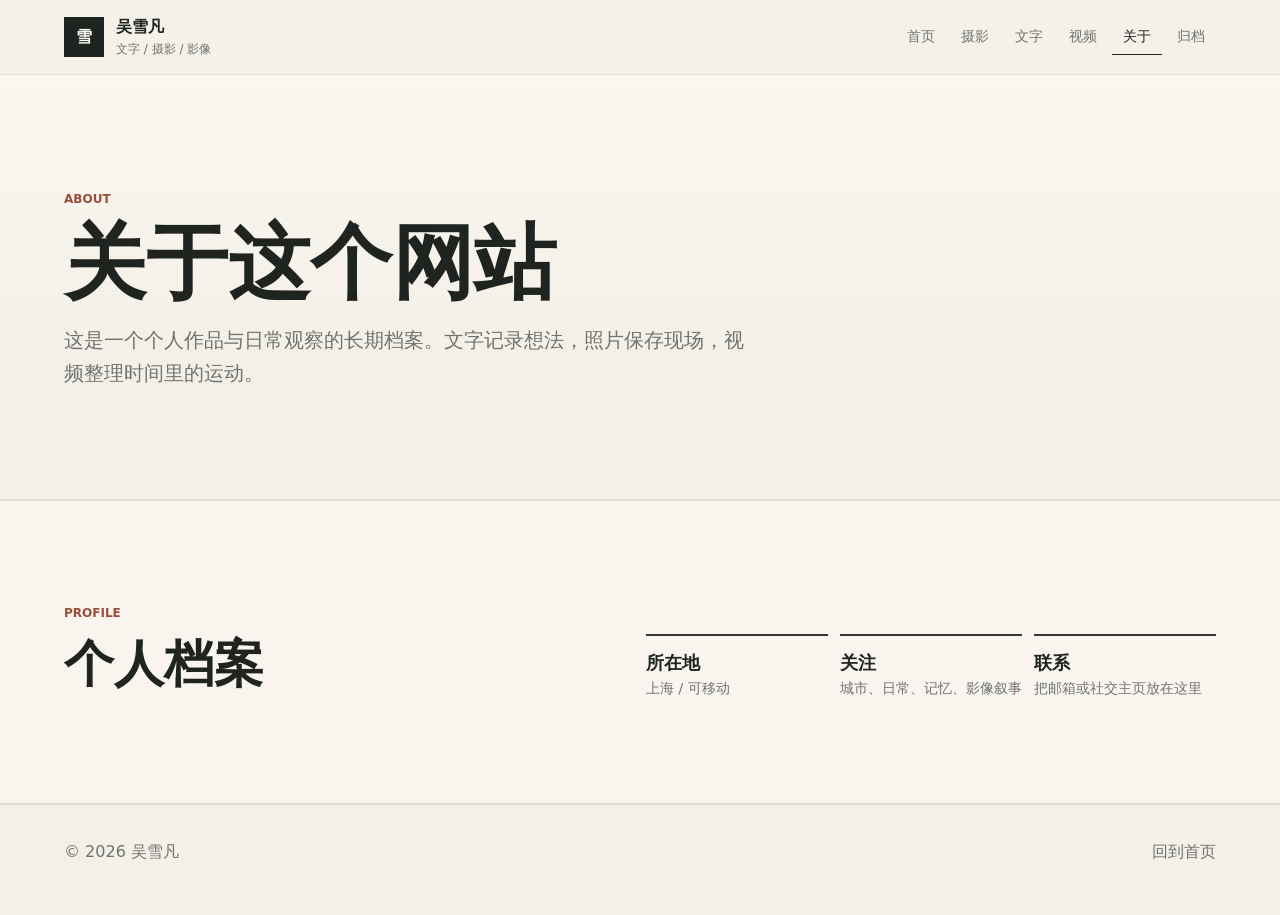
==== about.html @ 2d17715b "Redesign personal website navigation and gallery" ====
<!doctype html>
<html lang="zh-CN">
  <head>
    <meta charset="utf-8" />
    <meta name="viewport" content="width=device-width, initial-scale=1" />
    <title>关于 | 吴雪凡</title>
    <meta name="description" content="关于吴雪凡和这个个人网站。" />
    <link rel="stylesheet" href="styles.css" />
  </head>
  <body>
    <a class="skip-link" href="#about">跳到内容</a>

    <header class="site-header">
      <a class="brand" href="index.html" aria-label="回到首页">
        <span class="brand-mark">雪</span>
        <span>
          <strong id="siteName">吴雪凡</strong>
          <small id="siteTagline">文字 / 摄影 / 影像</small>
        </span>
      </a>
      <nav class="nav" aria-label="主导航">
        <a href="index.html" data-nav-link>首页</a>
        <a href="photography.html" data-nav-link>摄影</a>
        <a href="writing.html" data-nav-link>文字</a>
        <a href="video.html" data-nav-link>视频</a>
        <a href="about.html" data-nav-link>关于</a>
        <a href="archive.html" data-nav-link>归档</a>
      </nav>
    </header>

    <main>
      <section class="page-hero">
        <p class="eyebrow">About</p>
        <h1>关于这个网站</h1>
        <p id="aboutText">这是一个个人作品与日常观察的长期档案。</p>
      </section>

      <section class="section split" id="about" aria-labelledby="about-title">
        <div>
          <p class="eyebrow">Profile</p>
          <h2 id="about-title">个人档案</h2>
        </div>
        <div class="about-copy">
          <dl class="facts" id="factsList"></dl>
        </div>
      </section>
    </main>

    <footer class="footer">
      <p>© <span id="year"></span> <span id="footerName">吴雪凡</span></p>
      <a href="index.html">回到首页</a>
    </footer>

    <script src="content/site-content.js"></script>
    <script src="script.js"></script>
  </body>
</html>
---- styles.css ----
:root {
  --bg: #f4f0e8;
  --surface: #fffdf7;
  --ink: #1f2421;
  --muted: #6e746f;
  --line: #ded6c9;
  --accent: #9a4f3d;
  --accent-2: #2f6b63;
  --accent-3: #d0a04f;
  --deep: #151d1a;
  --soft: #ece5d8;
  --shadow: 0 20px 54px rgba(31, 36, 33, 0.13);
}

* {
  box-sizing: border-box;
}

::selection {
  background: rgba(154, 79, 61, 0.2);
}

html {
  scroll-behavior: smooth;
}

body {
  margin: 0;
  background:
    linear-gradient(180deg, rgba(255, 253, 247, 0.68), rgba(244, 240, 232, 0) 360px),
    var(--bg);
  color: var(--ink);
  font-family:
    Inter, "Noto Sans SC", "Microsoft YaHei", system-ui, -apple-system,
    BlinkMacSystemFont, "Segoe UI", sans-serif;
  line-height: 1.65;
  overflow-x: hidden;
}

body.modal-open {
  overflow: hidden;
}

a {
  color: inherit;
  text-decoration: none;
}

button,
input,
textarea {
  font: inherit;
}

.card-button {
  display: block;
  width: 100%;
  border: 0;
  background: transparent;
  color: inherit;
  cursor: pointer;
  padding: 0;
  text-align: left;
}

a:focus-visible,
button:focus-visible {
  outline: 2px solid var(--accent-2);
  outline-offset: 3px;
}

.skip-link {
  position: fixed;
  left: 18px;
  top: 12px;
  z-index: 100;
  transform: translateY(-140%);
  background: var(--ink);
  color: var(--surface);
  padding: 8px 12px;
  transition: transform 160ms ease;
}

.skip-link:focus {
  transform: translateY(0);
}

.site-header {
  position: sticky;
  top: 0;
  z-index: 20;
  display: flex;
  align-items: center;
  justify-content: space-between;
  gap: 24px;
  padding: 14px clamp(20px, 5vw, 72px);
  border-bottom: 1px solid rgba(222, 214, 201, 0.76);
  background: rgba(244, 240, 232, 0.84);
  backdrop-filter: blur(20px);
}

.brand {
  display: inline-flex;
  align-items: center;
  gap: 12px;
  min-width: 178px;
  transition: opacity 160ms ease;
}

.brand:hover {
  opacity: 0.72;
}

.brand-mark {
  display: grid;
  width: 40px;
  height: 40px;
  place-items: center;
  border: 1px solid rgba(31, 36, 33, 0.86);
  background: var(--ink);
  color: var(--surface);
  font-weight: 700;
}

.brand strong,
.brand small {
  display: block;
}

.brand small {
  color: var(--muted);
  font-size: 12px;
}

.nav {
  display: flex;
  flex-wrap: nowrap;
  justify-content: flex-end;
  gap: 4px;
  color: var(--muted);
  font-size: 14px;
}

.nav a {
  min-height: 34px;
  padding: 6px 11px;
  border-bottom: 1px solid transparent;
}

.nav a:hover,
.nav a.is-active {
  border-color: var(--ink);
  color: var(--ink);
}

main {
  overflow: hidden;
}

.hero {
  display: grid;
  grid-template-columns: minmax(340px, 0.86fr) minmax(380px, 1fr);
  align-items: center;
  gap: clamp(36px, 7vw, 104px);
  min-height: calc(100vh - 69px);
  padding: clamp(42px, 6vw, 84px) clamp(20px, 5vw, 72px) clamp(54px, 8vw, 112px);
}

.hero-copy {
  max-width: 760px;
  min-width: 0;
  align-self: end;
  order: -1;
}

.eyebrow {
  margin: 0 0 12px;
  color: var(--accent);
  font-size: 12px;
  font-weight: 800;
  letter-spacing: 0;
  text-transform: uppercase;
}

h1,
h2,
h3,
p {
  margin-top: 0;
  overflow-wrap: anywhere;
}

h1 {
  margin-bottom: 26px;
  font-family: Georgia, "Noto Serif SC", serif;
  font-size: clamp(46px, 6.4vw, 86px);
  line-height: 1.02;
  font-weight: 600;
  letter-spacing: 0;
}

h1 span {
  display: inline;
}

h2 {
  margin-bottom: 0;
  font-family: Georgia, "Noto Serif SC", serif;
  font-size: clamp(34px, 4vw, 50px);
  line-height: 1.14;
  letter-spacing: 0;
}

h3 {
  margin-bottom: 10px;
  font-size: 20px;
  line-height: 1.35;
}

.hero-copy p:not(.eyebrow) {
  max-width: 620px;
  color: var(--muted);
  font-size: 18px;
}

.hero-actions {
  display: flex;
  flex-wrap: wrap;
  gap: 12px;
  margin-top: 34px;
}

.button {
  display: inline-flex;
  min-height: 44px;
  align-items: center;
  justify-content: center;
  padding: 10px 20px;
  border: 1px solid var(--ink);
  font-weight: 700;
  transition:
    background 160ms ease,
    border-color 160ms ease,
    color 160ms ease,
    transform 160ms ease;
}

.button.primary {
  background: var(--ink);
  color: var(--surface);
}

.button.secondary {
  border-color: rgba(31, 36, 33, 0.32);
  background: rgba(255, 253, 247, 0.54);
}

.button:hover,
.text-link:hover,
.footer a:hover {
  color: var(--accent);
}

.button:hover {
  transform: translateY(-1px);
}

.hero-media {
  position: relative;
  min-height: min(68vh, 700px);
  max-width: 100%;
  border: 8px solid var(--surface);
  box-shadow: var(--shadow);
  overflow: hidden;
}

.hero-frame {
  position: absolute;
  overflow: hidden;
  transform: translateZ(0);
}

.hero-frame::before {
  position: absolute;
  inset: 0;
  content: "";
  background-image:
    linear-gradient(180deg, rgba(21, 29, 26, 0.04), rgba(21, 29, 26, 0.25)),
    url("assets/photos/260307-yulan-01.JPG");
  background-position: center;
  background-size: cover;
}

.hero-frame-a {
  inset: 0;
}

.hero-frame-b {
  display: none;
}

.hero-frame-c {
  display: none;
}

.hero-frame-b::before {
  background-image:
    linear-gradient(120deg, rgba(244, 240, 232, 0.42), rgba(21, 29, 26, 0.2)),
    url("assets/photos/260307-yulan-01.JPG");
  background-position: 36% 42%;
  background-size: 150%;
}

.hero-frame-c::before {
  background-image:
    linear-gradient(145deg, rgba(154, 79, 61, 0.64), rgba(255, 253, 247, 0.34) 54%, rgba(47, 107, 99, 0.82)),
    url("assets/photos/260307-yulan-01.JPG");
  background-position: 48% 52%;
  background-size: 220%;
}

.section {
  padding: clamp(64px, 8vw, 118px) clamp(20px, 5vw, 72px);
}

.page-hero {
  min-height: 44vh;
  padding: clamp(72px, 9vw, 128px) clamp(20px, 5vw, 72px) clamp(46px, 7vw, 92px);
  border-bottom: 1px solid rgba(222, 214, 201, 0.56);
}

.page-hero h1 {
  max-width: 880px;
  margin-bottom: 18px;
}

.page-hero p:not(.eyebrow) {
  max-width: 680px;
  color: var(--muted);
  font-size: 20px;
}

.section + .section {
  border-top: 1px solid rgba(222, 214, 201, 0.44);
}

.section-heading {
  margin-bottom: 30px;
}

.section-heading.row,
.split {
  display: flex;
  align-items: flex-start;
  justify-content: space-between;
  gap: 28px;
}

.section-note {
  max-width: 360px;
  margin: 16px 0 0;
  color: var(--muted);
  font-size: 14px;
}

.text-link {
  display: inline-flex;
  align-items: center;
  min-height: 36px;
  margin-top: 18px;
  color: var(--accent-2);
  font-weight: 800;
}

.inline-button {
  margin-top: 28px;
}

.latest-grid,
.video-grid {
  display: grid;
  grid-template-columns: repeat(3, minmax(0, 1fr));
  gap: 14px;
}

.exhibition {
  background: var(--surface);
}

.photo-showcase {
  display: grid;
  grid-auto-columns: minmax(320px, 42vw);
  grid-auto-flow: column;
  gap: 16px;
  overflow-x: auto;
  padding: 0 0 18px;
  scroll-snap-type: x mandatory;
  scrollbar-width: thin;
}

.showcase-card {
  position: relative;
  min-height: clamp(420px, 58vw, 640px);
  overflow: hidden;
  background: var(--deep);
  color: var(--surface);
  scroll-snap-align: start;
}

.showcase-card img,
.showcase-card .fallback-art {
  display: block;
  width: 100%;
  height: 100%;
  min-height: clamp(420px, 58vw, 640px);
  object-fit: cover;
  filter: saturate(0.9) contrast(1.02);
  transition:
    filter 260ms ease,
    transform 320ms ease;
}

.showcase-card::after {
  position: absolute;
  inset: 0;
  content: "";
  background: linear-gradient(180deg, rgba(21, 29, 26, 0.02), rgba(21, 29, 26, 0.84));
}

.showcase-card:hover img,
.showcase-card:hover .fallback-art {
  filter: saturate(1) contrast(1.04);
  transform: scale(1.035);
}

.showcase-copy {
  position: absolute;
  right: 0;
  bottom: 0;
  left: 0;
  z-index: 1;
  display: grid;
  gap: 6px;
  padding: 30px;
}

.showcase-copy strong {
  font-family: Georgia, "Noto Serif SC", serif;
  font-size: clamp(34px, 4vw, 58px);
  line-height: 1;
}

.showcase-copy span:last-child {
  max-width: 420px;
  color: rgba(255, 253, 247, 0.76);
}

.showcase-kicker {
  color: rgba(255, 253, 247, 0.72);
  font-size: 13px;
  font-weight: 800;
}

.latest-grid > :first-child {
  grid-column: span 2;
}

.latest-grid > :first-child h3 {
  max-width: 640px;
  font-size: clamp(24px, 2.8vw, 34px);
  line-height: 1.18;
}

.card,
.writing-item,
.video-card {
  border: 1px solid var(--line);
  background: var(--surface);
}

.card {
  display: flex;
  min-height: 300px;
  flex-direction: column;
  justify-content: space-between;
  padding: 26px;
  transition:
    border-color 160ms ease,
    transform 160ms ease,
    box-shadow 160ms ease;
}

.card p,
.video-card p,
.writing-item p {
  max-width: 62ch;
}

.card:hover,
.writing-item:hover,
.video-card:hover {
  border-color: rgba(31, 36, 33, 0.38);
  box-shadow: 0 16px 34px rgba(31, 36, 33, 0.08);
  transform: translateY(-2px);
}

.latest-card {
  position: relative;
  overflow: hidden;
}

.latest-card.has-media {
  min-height: 390px;
  padding: 0;
  color: white;
}

.latest-grid > :first-child .latest-card.has-media,
.latest-grid > .card-button:first-child .latest-card.has-media {
  min-height: 430px;
}

.latest-card.has-media .latest-media,
.latest-card.has-media .latest-media img,
.latest-card.has-media .latest-media .fallback-art {
  position: absolute;
  inset: 0;
  width: 100%;
  height: 100%;
  min-height: 100%;
}

.latest-card.has-media .latest-media img,
.latest-card.has-media .latest-media .fallback-art {
  object-fit: cover;
  transition: transform 260ms ease;
}

.latest-card.has-media::after {
  position: absolute;
  inset: 0;
  content: "";
  background: linear-gradient(180deg, rgba(21, 29, 26, 0.04), rgba(21, 29, 26, 0.82));
}

.latest-card.has-media > div:not(.latest-media),
.latest-card.has-media > .meta {
  position: relative;
  z-index: 1;
  margin: 0;
  padding: 26px;
}

.latest-card.has-media > div:not(.latest-media) {
  margin-top: auto;
}

.latest-card.has-media .tag {
  border-color: rgba(255, 253, 247, 0.42);
  color: var(--surface);
}

.latest-card.has-media p,
.latest-card.has-media .meta {
  color: rgba(255, 253, 247, 0.76);
}

.latest-card.has-media:hover .latest-media img,
.latest-card.has-media:hover .latest-media .fallback-art {
  transform: scale(1.035);
}

.meta {
  color: var(--muted);
  font-size: 13px;
}

.tag {
  display: inline-flex;
  align-items: center;
  align-self: flex-start;
  min-height: 26px;
  margin-bottom: 18px;
  padding: 2px 9px;
  border: 1px solid rgba(47, 107, 99, 0.2);
  background: rgba(47, 107, 99, 0.06);
  color: var(--accent-2);
  font-size: 12px;
  font-weight: 800;
}

.split {
  border-top: 1px solid var(--line);
  border-bottom: 1px solid var(--line);
  background: rgba(255, 253, 247, 0.38);
}

.about-copy {
  max-width: 720px;
  color: var(--muted);
  font-size: 18px;
}

.facts {
  display: grid;
  grid-template-columns: repeat(3, minmax(0, 1fr));
  gap: 12px;
  margin: 30px 0 0;
}

.facts div {
  border-top: 2px solid rgba(31, 36, 33, 0.9);
  padding-top: 12px;
}

.facts dt {
  color: var(--ink);
  font-weight: 800;
}

.facts dd {
  margin: 0;
  font-size: 14px;
}

.writing-list {
  display: grid;
  gap: 8px;
}

.writing-item {
  display: grid;
  grid-template-columns: 160px minmax(0, 1fr) 96px;
  align-items: center;
  gap: 24px;
  padding: 22px 24px;
  transition:
    border-color 160ms ease,
    transform 160ms ease,
    box-shadow 160ms ease;
}

.writing-item h3 {
  margin-bottom: 6px;
}

.writing-item p {
  margin-bottom: 0;
  color: var(--muted);
}

.writing-action {
  justify-self: end;
  color: var(--accent-2);
  font-weight: 800;
}

.filter-bar {
  display: flex;
  flex-wrap: wrap;
  justify-content: flex-end;
  gap: 8px;
  margin-top: 14px;
}

.filter-button {
  min-height: 36px;
  padding: 5px 13px;
  border: 1px solid var(--line);
  background: rgba(255, 253, 247, 0.45);
  color: var(--muted);
  cursor: pointer;
  font-weight: 700;
  transition:
    background 160ms ease,
    border-color 160ms ease,
    color 160ms ease,
    transform 160ms ease;
}

.filter-button:hover,
.filter-button.is-active {
  border-color: var(--ink);
  background: var(--ink);
  color: var(--surface);
}

.filter-button:hover {
  transform: translateY(-1px);
}

.photo-grid {
  display: grid;
  grid-template-columns: repeat(12, minmax(0, 1fr));
  gap: 14px;
}

.photo-card {
  position: relative;
  grid-column: span 4;
  min-height: 390px;
  overflow: hidden;
  border: 0;
  background: var(--surface);
  color: inherit;
  cursor: zoom-in;
  padding: 0;
  text-align: left;
  box-shadow: 0 1px 0 rgba(31, 36, 33, 0.04);
}

.photo-card:nth-child(6n + 1) {
  grid-column: span 7;
}

.photo-card:nth-child(6n + 2) {
  grid-column: span 5;
}

.photo-card img {
  display: block;
  width: 100%;
  height: 100%;
  min-height: 390px;
  object-fit: cover;
  filter: saturate(0.92) contrast(1.02);
  transition:
    filter 220ms ease,
    transform 260ms ease;
}

.photo-card:hover img,
.photo-card:hover .fallback-art {
  transform: scale(1.035);
}

.photo-card:hover img {
  filter: saturate(1) contrast(1.03);
}

.photo-card .fallback-art {
  min-height: 390px;
  transition: transform 260ms ease;
}

.photo-caption {
  position: absolute;
  right: 0;
  bottom: 0;
  left: 0;
  padding: 82px 20px 20px;
  background: linear-gradient(transparent, rgba(15, 20, 18, 0.82));
  color: white;
}

.photo-caption p {
  margin-bottom: 0;
  color: rgba(255, 255, 255, 0.78);
  font-size: 13px;
}

.video-card {
  display: block;
  overflow: hidden;
  text-align: left;
  transition:
    border-color 160ms ease,
    transform 160ms ease,
    box-shadow 160ms ease;
}

.video-card h3 {
  margin-bottom: 8px;
}

button.video-card {
  width: 100%;
  color: inherit;
  cursor: pointer;
  padding: 0;
}

.video-thumb {
  position: relative;
  display: grid;
  min-height: 250px;
  place-items: center;
  background: var(--deep);
  color: white;
}

.video-thumb img {
  width: 100%;
  height: 250px;
  object-fit: cover;
}

.play {
  position: absolute;
  display: grid;
  width: 56px;
  height: 56px;
  place-items: center;
  border: 1px solid rgba(255, 255, 255, 0.78);
  border-radius: 50%;
  background: rgba(0, 0, 0, 0.28);
  font-size: 20px;
  line-height: 1;
  transition:
    background 160ms ease,
    transform 160ms ease;
}

.video-card:hover .play {
  background: rgba(0, 0, 0, 0.44);
  transform: scale(1.04);
}

.video-card .content {
  padding: 22px;
}

.archive {
  background: var(--ink);
  color: var(--surface);
}

.archive .eyebrow,
.archive .meta {
  color: var(--accent-3);
}

.archive-list {
  display: grid;
  gap: 1px;
  border-top: 1px solid rgba(255, 253, 247, 0.18);
  background: rgba(255, 255, 255, 0.14);
}

.archive-row {
  display: grid;
  grid-template-columns: 120px 110px minmax(0, 1fr);
  gap: 18px;
  padding: 18px 0;
  background: var(--ink);
  transition:
    background 160ms ease,
    color 160ms ease;
}

.archive-row:hover {
  background: rgba(255, 253, 247, 0.06);
}

.footer {
  display: flex;
  justify-content: space-between;
  gap: 20px;
  padding: 34px clamp(20px, 5vw, 72px);
  border-top: 1px solid rgba(222, 214, 201, 0.68);
  color: var(--muted);
}

.fallback-art {
  width: 100%;
  min-height: 240px;
  background:
    linear-gradient(135deg, rgba(255, 255, 255, 0.2), transparent 40%),
    linear-gradient(145deg, #2f6b63, #d0a04f 48%, #9a4f3d);
}

.modal {
  position: fixed;
  inset: 0;
  z-index: 80;
  display: none;
  align-items: center;
  justify-content: center;
  padding: 24px;
}

.modal.is-open {
  display: flex;
}

.modal-backdrop {
  position: absolute;
  inset: 0;
  background: rgba(18, 24, 22, 0.78);
}

.modal-panel {
  position: relative;
  z-index: 1;
  display: grid;
  grid-template-columns: minmax(0, 1.35fr) minmax(280px, 0.65fr);
  width: min(1120px, 100%);
  max-height: min(760px, calc(100vh - 48px));
  overflow: hidden;
  background: var(--surface);
  box-shadow: 0 24px 80px rgba(0, 0, 0, 0.28);
  animation: modal-in 180ms ease both;
}

.modal-media {
  display: grid;
  min-height: 360px;
  place-items: center;
  background: var(--deep);
}

.modal-media img,
.modal-media video,
.modal-media iframe {
  display: block;
  width: 100%;
  height: 100%;
  max-height: calc(100vh - 48px);
  object-fit: contain;
}

.modal-media iframe {
  aspect-ratio: 16 / 9;
  border: 1px solid rgba(255, 253, 247, 0.2);
}

.modal-media .fallback-art {
  min-height: 100%;
}

.modal-copy {
  align-self: stretch;
  overflow: auto;
  padding: 34px;
}

.modal-copy p {
  color: var(--muted);
}

.modal-close {
  position: absolute;
  right: 12px;
  top: 12px;
  z-index: 2;
  display: grid;
  width: 38px;
  height: 38px;
  place-items: center;
  border: 1px solid rgba(255, 255, 255, 0.5);
  background: rgba(0, 0, 0, 0.36);
  color: white;
  cursor: pointer;
  font-size: 28px;
  line-height: 1;
}

.modal-close:hover {
  background: rgba(0, 0, 0, 0.62);
}

.is-hidden {
  display: none !important;
}

.has-js .reveal {
  opacity: 0;
  transform: translateY(18px);
  transition:
    opacity 520ms ease,
    transform 520ms ease;
}

.has-js .reveal.is-visible {
  opacity: 1;
  transform: translateY(0);
}

@keyframes modal-in {
  from {
    opacity: 0;
    transform: translateY(10px) scale(0.98);
  }

  to {
    opacity: 1;
    transform: translateY(0) scale(1);
  }
}

@media (max-width: 1040px) {
  .hero,
  .latest-grid,
  .video-grid {
    grid-template-columns: 1fr;
  }

  .latest-grid > :first-child {
    grid-column: auto;
  }

  .hero {
    min-height: auto;
    gap: 34px;
  }

  .hero-media {
    min-height: 460px;
  }

  .photo-card,
  .photo-card:nth-child(6n + 1),
  .photo-card:nth-child(6n + 2) {
    grid-column: span 6;
  }
}

@media (max-width: 780px) {
  .split,
  .section-heading.row {
    display: block;
  }

  .filter-bar {
    justify-content: flex-start;
    overflow-x: auto;
    padding-bottom: 4px;
    flex-wrap: nowrap;
    scrollbar-width: none;
  }

  .filter-bar::-webkit-scrollbar {
    display: none;
  }

  .writing-item,
  .archive-row {
    grid-template-columns: 1fr;
    gap: 8px;
  }

  .writing-action {
    justify-self: start;
  }

  .facts {
    grid-template-columns: 1fr;
  }

  .page-hero {
    min-height: auto;
  }

  .photo-showcase {
    grid-auto-columns: minmax(280px, 78vw);
  }

  .showcase-card,
  .showcase-card img,
  .showcase-card .fallback-art {
    min-height: 430px;
  }

  .photo-card,
  .photo-card:nth-child(6n + 1),
  .photo-card:nth-child(6n + 2) {
    grid-column: span 12;
  }

  .modal-panel {
    display: block;
    overflow: auto;
  }
}

@media (max-width: 640px) {
  .site-header {
    position: sticky;
    display: block;
    padding: 12px 18px;
  }

  .nav {
    justify-content: flex-start;
    gap: 12px;
    margin: 14px -18px 0;
    overflow-x: auto;
    padding: 0 18px 4px;
    white-space: nowrap;
    scrollbar-width: none;
  }

  .nav::-webkit-scrollbar {
    display: none;
  }

  h1 {
    font-size: 38px;
    line-height: 1.12;
    word-break: normal;
  }

  h1 span {
    display: block;
  }

  h2 {
    font-size: 30px;
  }

  .page-hero p:not(.eyebrow) {
    font-size: 17px;
  }

  .hero-media {
    min-height: 360px;
    overflow: hidden;
  }

  .hero-copy,
  .hero-copy p:not(.eyebrow) {
    width: 100%;
    max-width: none;
  }

  .hero-copy p:not(.eyebrow) {
    word-break: normal;
  }

  .section {
    padding-block: 54px;
  }

  .section-heading {
    margin-bottom: 24px;
  }

  .card,
  .latest-card.has-media {
    min-height: 300px;
  }

  .photo-card,
  .photo-card img,
  .photo-card .fallback-art {
    min-height: 360px;
  }

  .photo-caption {
    padding: 76px 18px 18px;
  }

  .footer {
    display: block;
  }

  .modal {
    padding: 12px;
  }

  .modal-copy {
    padding: 24px;
  }
}

@media (prefers-reduced-motion: reduce) {
  html {
    scroll-behavior: auto;
  }

  *,
  *::before,
  *::after {
    animation-duration: 0.01ms !important;
    animation-iteration-count: 1 !important;
    transition-duration: 0.01ms !important;
  }

  .has-js .reveal {
    opacity: 1;
    transform: none;
  }
}
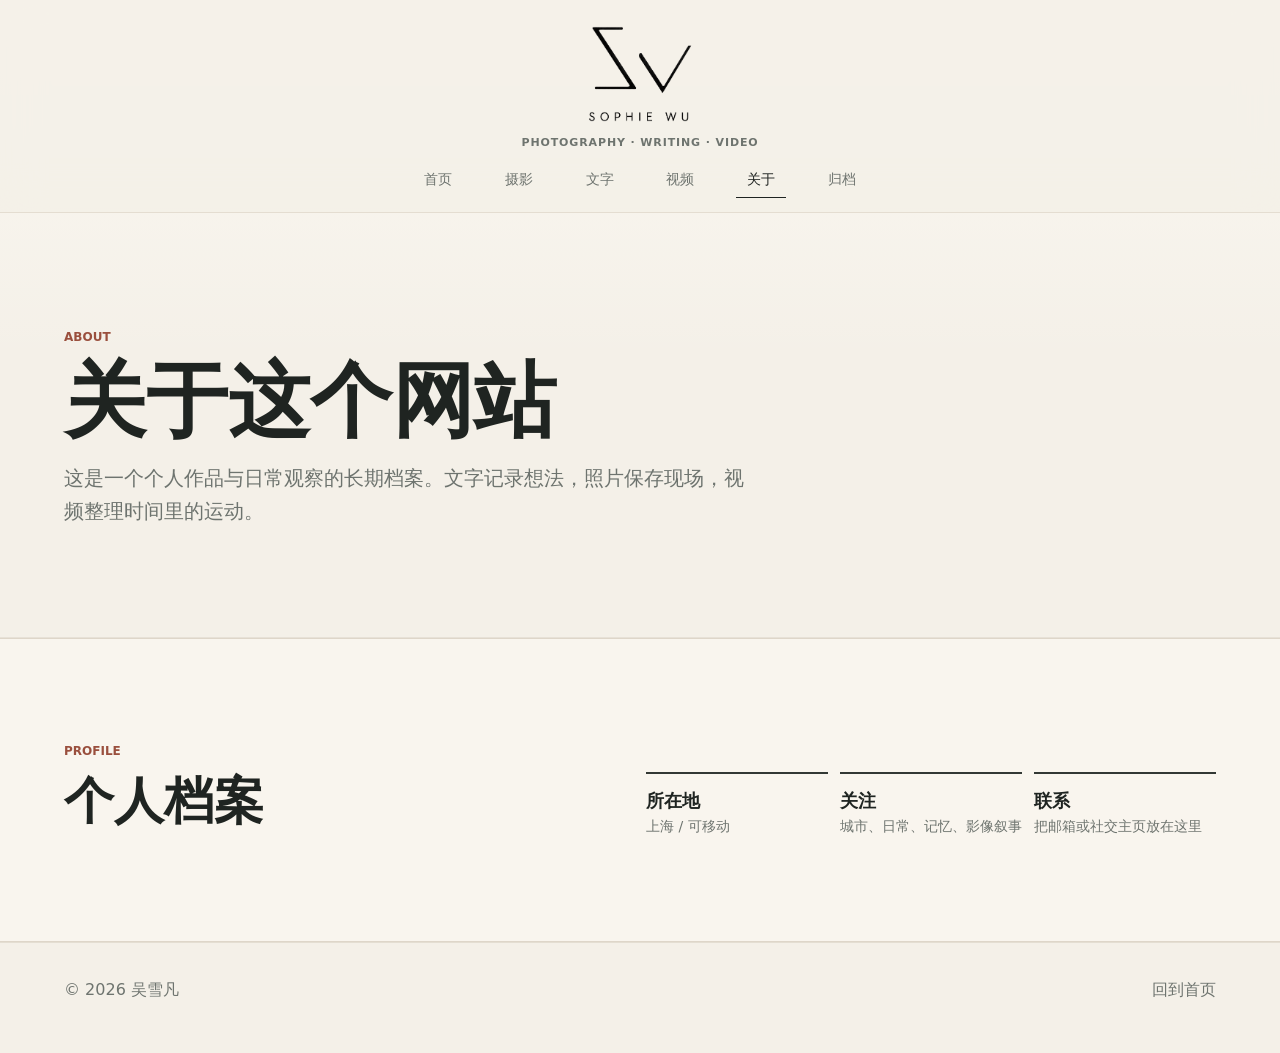
==== commit a559ccab: "Refine portfolio header logo" ====
--- a/about.html
+++ b/about.html
@@ -11,12 +11,9 @@
     <a class="skip-link" href="#about">跳到内容</a>
 
     <header class="site-header">
-      <a class="brand" href="index.html" aria-label="回到首页">
-        <span class="brand-mark">雪</span>
-        <span>
-          <strong id="siteName">吴雪凡</strong>
-          <small id="siteTagline">文字 / 摄影 / 影像</small>
-        </span>
+      <a class="site-identity" href="index.html" aria-label="回到首页">
+        <img src="assets/brand/sophie-wu-logo-transparent.png" alt="Sophie Wu" />
+        <span class="identity-line">Photography · Writing · Video</span>
       </a>
       <nav class="nav" aria-label="主导航">
         <a href="index.html" data-nav-link>首页</a>
--- a/styles.css
+++ b/styles.css
@@ -89,54 +89,52 @@
   position: sticky;
   top: 0;
   z-index: 20;
-  display: flex;
+  display: grid;
   align-items: center;
-  justify-content: space-between;
-  gap: 24px;
-  padding: 14px clamp(20px, 5vw, 72px);
+  justify-items: center;
+  justify-content: center;
+  gap: 14px;
+  padding: 18px clamp(20px, 5vw, 72px) 14px;
   border-bottom: 1px solid rgba(222, 214, 201, 0.76);
   background: rgba(244, 240, 232, 0.84);
   backdrop-filter: blur(20px);
 }
 
-.brand {
-  display: inline-flex;
-  align-items: center;
-  gap: 12px;
-  min-width: 178px;
-  transition: opacity 160ms ease;
-}
-
-.brand:hover {
+.site-identity {
+  display: grid;
+  justify-items: center;
+  gap: 7px;
+  color: var(--ink);
+  transition:
+    filter 160ms ease,
+    opacity 160ms ease;
+}
+
+.site-identity:hover {
   opacity: 0.72;
 }
 
-.brand-mark {
-  display: grid;
-  width: 40px;
-  height: 40px;
-  place-items: center;
-  border: 1px solid rgba(31, 36, 33, 0.86);
-  background: var(--ink);
-  color: var(--surface);
-  font-weight: 700;
-}
-
-.brand strong,
-.brand small {
+.site-identity img {
   display: block;
-}
-
-.brand small {
+  width: min(118px, 28vw);
+  height: auto;
+}
+
+.identity-line {
   color: var(--muted);
-  font-size: 12px;
+  font-size: 11px;
+  font-weight: 800;
+  letter-spacing: 0.08em;
+  line-height: 1;
+  text-transform: uppercase;
+  white-space: nowrap;
 }
 
 .nav {
   display: flex;
   flex-wrap: nowrap;
-  justify-content: flex-end;
-  gap: 4px;
+  justify-content: center;
+  gap: clamp(10px, 2.4vw, 34px);
   color: var(--muted);
   font-size: 14px;
 }
@@ -171,6 +169,14 @@
   min-width: 0;
   align-self: end;
   order: -1;
+}
+
+.hero-minimal .hero-copy {
+  max-width: 520px;
+}
+
+.hero-minimal .hero-copy p:not(.eyebrow) {
+  font-size: 20px;
 }
 
 .eyebrow {
@@ -389,18 +395,18 @@
 
 .photo-showcase {
   display: grid;
-  grid-auto-columns: minmax(320px, 42vw);
+  grid-auto-columns: minmax(360px, 48vw);
   grid-auto-flow: column;
-  gap: 16px;
+  gap: 18px;
   overflow-x: auto;
-  padding: 0 0 18px;
+  padding: 0 0 22px;
   scroll-snap-type: x mandatory;
   scrollbar-width: thin;
 }
 
 .showcase-card {
   position: relative;
-  min-height: clamp(420px, 58vw, 640px);
+  min-height: clamp(480px, 62vw, 720px);
   overflow: hidden;
   background: var(--deep);
   color: var(--surface);
@@ -412,7 +418,7 @@
   display: block;
   width: 100%;
   height: 100%;
-  min-height: clamp(420px, 58vw, 640px);
+  min-height: clamp(480px, 62vw, 720px);
   object-fit: cover;
   filter: saturate(0.9) contrast(1.02);
   transition:
@@ -441,7 +447,7 @@
   z-index: 1;
   display: grid;
   gap: 6px;
-  padding: 30px;
+  padding: clamp(24px, 3vw, 42px);
 }
 
 .showcase-copy strong {
@@ -692,13 +698,14 @@
 .photo-grid {
   display: grid;
   grid-template-columns: repeat(12, minmax(0, 1fr));
-  gap: 14px;
+  gap: clamp(12px, 1.4vw, 22px);
+  align-items: start;
 }
 
 .photo-card {
   position: relative;
   grid-column: span 4;
-  min-height: 390px;
+  min-height: 460px;
   overflow: hidden;
   border: 0;
   background: var(--surface);
@@ -710,18 +717,36 @@
 }
 
 .photo-card:nth-child(6n + 1) {
+  grid-column: span 8;
+  min-height: 620px;
+}
+
+.photo-card:nth-child(6n + 2) {
+  grid-column: span 4;
+  min-height: 620px;
+}
+
+.photo-card:nth-child(6n + 3),
+.photo-card:nth-child(6n + 4) {
+  grid-column: span 6;
+  min-height: 520px;
+}
+
+.photo-card:nth-child(6n + 5) {
+  grid-column: span 5;
+  min-height: 440px;
+}
+
+.photo-card:nth-child(6n) {
   grid-column: span 7;
-}
-
-.photo-card:nth-child(6n + 2) {
-  grid-column: span 5;
+  min-height: 440px;
 }
 
 .photo-card img {
   display: block;
   width: 100%;
   height: 100%;
-  min-height: 390px;
+  min-height: inherit;
   object-fit: cover;
   filter: saturate(0.92) contrast(1.02);
   transition:
@@ -739,7 +764,7 @@
 }
 
 .photo-card .fallback-art {
-  min-height: 390px;
+  min-height: inherit;
   transition: transform 260ms ease;
 }
 
@@ -751,6 +776,17 @@
   padding: 82px 20px 20px;
   background: linear-gradient(transparent, rgba(15, 20, 18, 0.82));
   color: white;
+  opacity: 0;
+  transform: translateY(10px);
+  transition:
+    opacity 180ms ease,
+    transform 180ms ease;
+}
+
+.photo-card:hover .photo-caption,
+.photo-card:focus-visible .photo-caption {
+  opacity: 1;
+  transform: translateY(0);
 }
 
 .photo-caption p {
@@ -876,7 +912,7 @@
   display: none;
   align-items: center;
   justify-content: center;
-  padding: 24px;
+  padding: clamp(12px, 3vw, 32px);
 }
 
 .modal.is-open {
@@ -886,16 +922,16 @@
 .modal-backdrop {
   position: absolute;
   inset: 0;
-  background: rgba(18, 24, 22, 0.78);
+  background: rgba(13, 18, 16, 0.88);
 }
 
 .modal-panel {
   position: relative;
   z-index: 1;
   display: grid;
-  grid-template-columns: minmax(0, 1.35fr) minmax(280px, 0.65fr);
-  width: min(1120px, 100%);
-  max-height: min(760px, calc(100vh - 48px));
+  grid-template-columns: minmax(0, 1fr) minmax(260px, 340px);
+  width: min(1280px, 100%);
+  max-height: min(860px, calc(100vh - 48px));
   overflow: hidden;
   background: var(--surface);
   box-shadow: 0 24px 80px rgba(0, 0, 0, 0.28);
@@ -904,7 +940,7 @@
 
 .modal-media {
   display: grid;
-  min-height: 360px;
+  min-height: min(76vh, 760px);
   place-items: center;
   background: var(--deep);
 }
@@ -931,7 +967,7 @@
 .modal-copy {
   align-self: stretch;
   overflow: auto;
-  padding: 34px;
+  padding: clamp(26px, 3vw, 42px);
 }
 
 .modal-copy p {
@@ -1010,8 +1046,13 @@
 
   .photo-card,
   .photo-card:nth-child(6n + 1),
-  .photo-card:nth-child(6n + 2) {
+  .photo-card:nth-child(6n + 2),
+  .photo-card:nth-child(6n + 3),
+  .photo-card:nth-child(6n + 4),
+  .photo-card:nth-child(6n + 5),
+  .photo-card:nth-child(6n) {
     grid-column: span 6;
+    min-height: 480px;
   }
 }
 
@@ -1052,19 +1093,29 @@
   }
 
   .photo-showcase {
-    grid-auto-columns: minmax(280px, 78vw);
+    grid-auto-columns: minmax(300px, 82vw);
   }
 
   .showcase-card,
   .showcase-card img,
   .showcase-card .fallback-art {
-    min-height: 430px;
+    min-height: 460px;
   }
 
   .photo-card,
   .photo-card:nth-child(6n + 1),
-  .photo-card:nth-child(6n + 2) {
+  .photo-card:nth-child(6n + 2),
+  .photo-card:nth-child(6n + 3),
+  .photo-card:nth-child(6n + 4),
+  .photo-card:nth-child(6n + 5),
+  .photo-card:nth-child(6n) {
     grid-column: span 12;
+    min-height: 430px;
+  }
+
+  .photo-caption {
+    opacity: 1;
+    transform: none;
   }
 
   .modal-panel {
@@ -1076,14 +1127,23 @@
 @media (max-width: 640px) {
   .site-header {
     position: sticky;
-    display: block;
-    padding: 12px 18px;
+    padding: 14px 18px 12px;
+  }
+
+  .site-identity img {
+    width: min(104px, 30vw);
+  }
+
+  .identity-line {
+    font-size: 10px;
+    letter-spacing: 0.07em;
   }
 
   .nav {
     justify-content: flex-start;
     gap: 12px;
-    margin: 14px -18px 0;
+    width: calc(100% + 36px);
+    margin: 10px -18px 0;
     overflow-x: auto;
     padding: 0 18px 4px;
     white-space: nowrap;
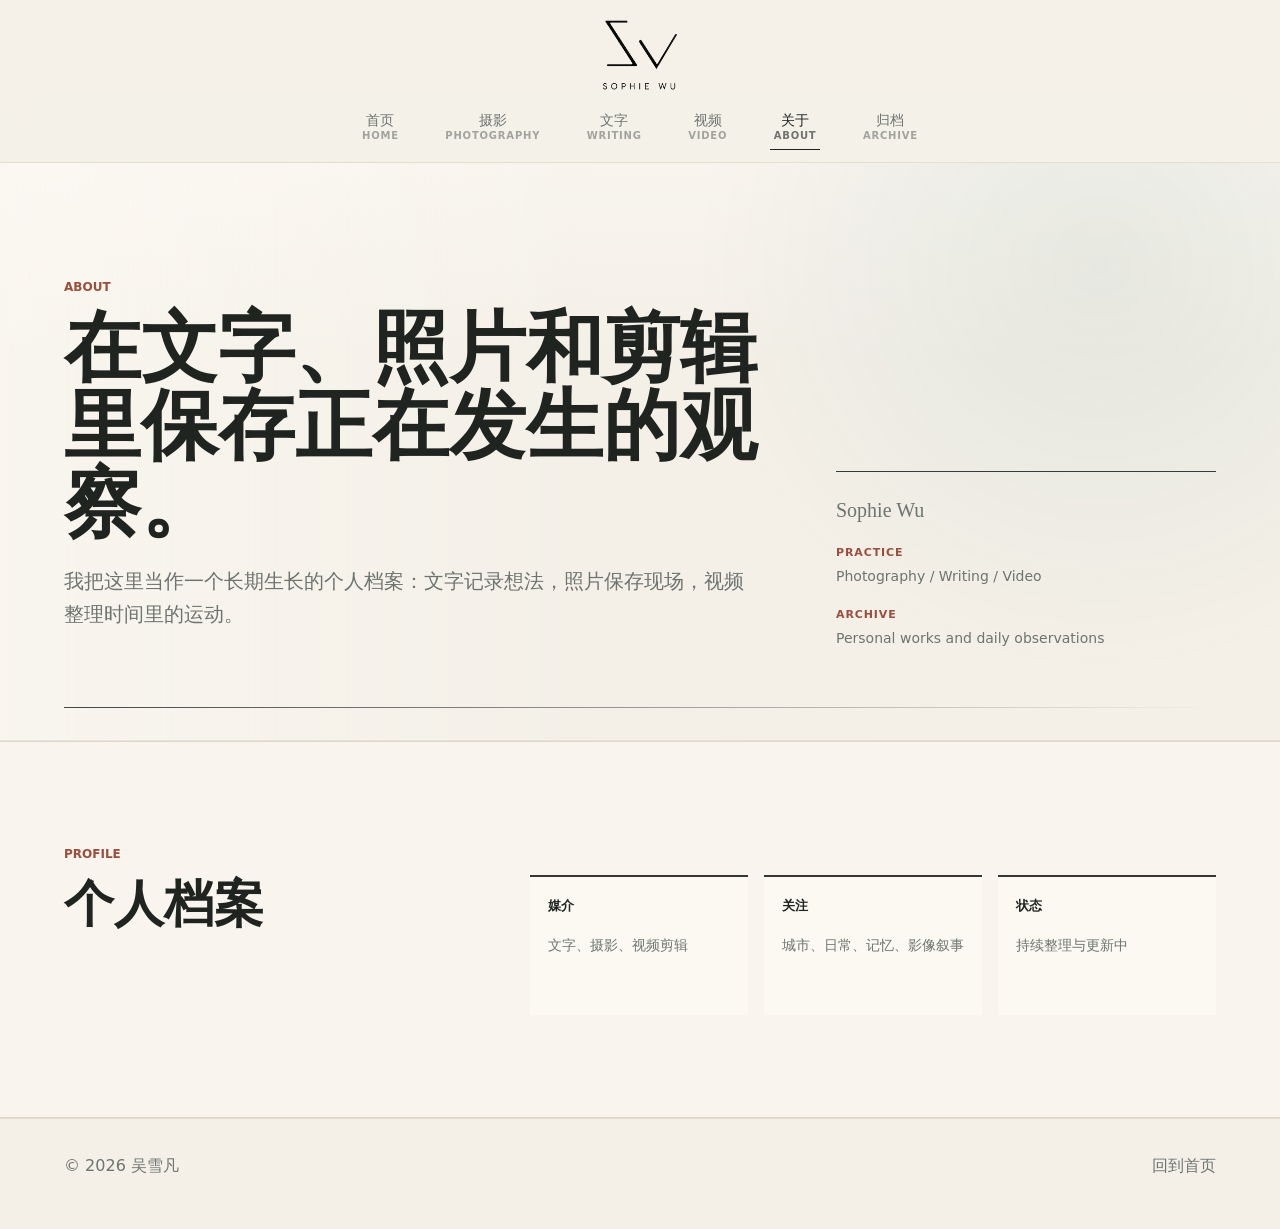
==== commit b9988f9c: "Polish portfolio page headers" ====
--- a/about.html
+++ b/about.html
@@ -13,23 +13,37 @@
     <header class="site-header">
       <a class="site-identity" href="index.html" aria-label="回到首页">
         <img src="assets/brand/sophie-wu-logo-transparent.png" alt="Sophie Wu" />
-        <span class="identity-line">Photography · Writing · Video</span>
       </a>
       <nav class="nav" aria-label="主导航">
-        <a href="index.html" data-nav-link>首页</a>
-        <a href="photography.html" data-nav-link>摄影</a>
-        <a href="writing.html" data-nav-link>文字</a>
-        <a href="video.html" data-nav-link>视频</a>
-        <a href="about.html" data-nav-link>关于</a>
-        <a href="archive.html" data-nav-link>归档</a>
+        <a href="index.html" data-nav-link><span>首页</span><small>Home</small></a>
+        <a href="photography.html" data-nav-link><span>摄影</span><small>Photography</small></a>
+        <a href="writing.html" data-nav-link><span>文字</span><small>Writing</small></a>
+        <a href="video.html" data-nav-link><span>视频</span><small>Video</small></a>
+        <a href="about.html" data-nav-link><span>关于</span><small>About</small></a>
+        <a href="archive.html" data-nav-link><span>归档</span><small>Archive</small></a>
       </nav>
     </header>
 
     <main>
-      <section class="page-hero">
-        <p class="eyebrow">About</p>
-        <h1>关于这个网站</h1>
-        <p id="aboutText">这是一个个人作品与日常观察的长期档案。</p>
+      <section class="page-hero page-hero-profile">
+        <div class="page-hero-copy">
+          <p class="eyebrow">About</p>
+          <h1>在文字、照片和剪辑里保存正在发生的观察。</h1>
+          <p id="aboutText">我把这里当作一个长期生长的个人档案。</p>
+        </div>
+        <aside class="profile-panel" aria-label="个人信息">
+          <p>Sophie Wu</p>
+          <dl>
+            <div>
+              <dt>Practice</dt>
+              <dd>Photography / Writing / Video</dd>
+            </div>
+            <div>
+              <dt>Archive</dt>
+              <dd>Personal works and daily observations</dd>
+            </div>
+          </dl>
+        </aside>
       </section>
 
       <section class="section split" id="about" aria-labelledby="about-title">
--- a/styles.css
+++ b/styles.css
@@ -93,17 +93,15 @@
   align-items: center;
   justify-items: center;
   justify-content: center;
-  gap: 14px;
-  padding: 18px clamp(20px, 5vw, 72px) 14px;
+  gap: 12px;
+  padding: 14px clamp(20px, 5vw, 72px) 12px;
   border-bottom: 1px solid rgba(222, 214, 201, 0.76);
   background: rgba(244, 240, 232, 0.84);
   backdrop-filter: blur(20px);
 }
 
 .site-identity {
-  display: grid;
-  justify-items: center;
-  gap: 7px;
+  display: block;
   color: var(--ink);
   transition:
     filter 160ms ease,
@@ -116,33 +114,39 @@
 
 .site-identity img {
   display: block;
-  width: min(118px, 28vw);
+  width: min(86px, 22vw);
   height: auto;
-}
-
-.identity-line {
-  color: var(--muted);
-  font-size: 11px;
-  font-weight: 800;
-  letter-spacing: 0.08em;
-  line-height: 1;
-  text-transform: uppercase;
-  white-space: nowrap;
 }
 
 .nav {
   display: flex;
   flex-wrap: nowrap;
   justify-content: center;
-  gap: clamp(10px, 2.4vw, 34px);
+  gap: clamp(14px, 3vw, 42px);
   color: var(--muted);
+}
+
+.nav a {
+  display: grid;
+  justify-items: center;
+  gap: 2px;
+  min-height: 42px;
+  padding: 5px 4px 7px;
+  border-bottom: 1px solid transparent;
+  line-height: 1.1;
+}
+
+.nav span {
   font-size: 14px;
 }
 
-.nav a {
-  min-height: 34px;
-  padding: 6px 11px;
-  border-bottom: 1px solid transparent;
+.nav small {
+  color: inherit;
+  font-size: 10px;
+  font-weight: 800;
+  letter-spacing: 0.08em;
+  text-transform: uppercase;
+  opacity: 0.62;
 }
 
 .nav a:hover,
@@ -330,20 +334,101 @@
 }
 
 .page-hero {
-  min-height: 44vh;
+  position: relative;
+  display: grid;
+  grid-template-columns: minmax(0, 1fr) minmax(180px, 0.28fr);
+  align-items: end;
+  gap: clamp(28px, 6vw, 96px);
+  min-height: 46vh;
   padding: clamp(72px, 9vw, 128px) clamp(20px, 5vw, 72px) clamp(46px, 7vw, 92px);
   border-bottom: 1px solid rgba(222, 214, 201, 0.56);
+  background:
+    linear-gradient(90deg, rgba(255, 253, 247, 0.42), rgba(255, 253, 247, 0) 46%),
+    radial-gradient(circle at 86% 18%, rgba(47, 107, 99, 0.08), transparent 34%);
+}
+
+.page-hero::after {
+  position: absolute;
+  right: clamp(20px, 5vw, 72px);
+  bottom: clamp(18px, 3vw, 32px);
+  left: clamp(20px, 5vw, 72px);
+  height: 1px;
+  content: "";
+  background: linear-gradient(90deg, rgba(31, 36, 33, 0.84), rgba(222, 214, 201, 0));
+}
+
+.page-hero-copy {
+  max-width: 940px;
 }
 
 .page-hero h1 {
   max-width: 880px;
-  margin-bottom: 18px;
+  margin-bottom: 20px;
+  font-size: clamp(44px, 6vw, 82px);
 }
 
 .page-hero p:not(.eyebrow) {
   max-width: 680px;
   color: var(--muted);
   font-size: 20px;
+}
+
+.page-hero-index {
+  justify-self: end;
+  max-width: 190px;
+  margin: 0 0 8px;
+  color: var(--accent-2);
+  font-size: 11px;
+  font-weight: 800;
+  letter-spacing: 0.08em;
+  line-height: 1.4;
+  text-align: right;
+  text-transform: uppercase;
+}
+
+.page-hero-profile {
+  grid-template-columns: minmax(0, 1fr) minmax(260px, 380px);
+  align-items: end;
+}
+
+.profile-panel {
+  position: relative;
+  z-index: 1;
+  padding: 28px 0 0;
+  border-top: 1px solid rgba(31, 36, 33, 0.88);
+}
+
+.profile-panel p {
+  margin: 0 0 24px;
+  color: var(--ink);
+  font-family: Georgia, "Noto Serif SC", serif;
+  font-size: 30px;
+  line-height: 1;
+}
+
+.profile-panel dl {
+  display: grid;
+  gap: 18px;
+  margin: 0;
+}
+
+.profile-panel div {
+  display: grid;
+  gap: 3px;
+}
+
+.profile-panel dt {
+  color: var(--accent);
+  font-size: 11px;
+  font-weight: 800;
+  letter-spacing: 0.08em;
+  text-transform: uppercase;
+}
+
+.profile-panel dd {
+  margin: 0;
+  color: var(--muted);
+  font-size: 14px;
 }
 
 .section + .section {
@@ -610,23 +695,27 @@
 .facts {
   display: grid;
   grid-template-columns: repeat(3, minmax(0, 1fr));
-  gap: 12px;
+  gap: 16px;
   margin: 30px 0 0;
 }
 
 .facts div {
+  min-height: 140px;
+  padding: 18px;
   border-top: 2px solid rgba(31, 36, 33, 0.9);
-  padding-top: 12px;
+  background: rgba(255, 253, 247, 0.44);
 }
 
 .facts dt {
   color: var(--ink);
+  font-size: 13px;
   font-weight: 800;
 }
 
 .facts dd {
-  margin: 0;
+  margin: 18px 0 0;
   font-size: 14px;
+  line-height: 1.6;
 }
 
 .writing-list {
@@ -1031,6 +1120,16 @@
     grid-template-columns: 1fr;
   }
 
+  .page-hero,
+  .page-hero-profile {
+    grid-template-columns: 1fr;
+  }
+
+  .page-hero-index {
+    justify-self: start;
+    text-align: left;
+  }
+
   .latest-grid > :first-child {
     grid-column: auto;
   }
@@ -1092,6 +1191,10 @@
     min-height: auto;
   }
 
+  .profile-panel {
+    max-width: 520px;
+  }
+
   .photo-showcase {
     grid-auto-columns: minmax(300px, 82vw);
   }
@@ -1131,19 +1234,14 @@
   }
 
   .site-identity img {
-    width: min(104px, 30vw);
-  }
-
-  .identity-line {
-    font-size: 10px;
-    letter-spacing: 0.07em;
+    width: min(72px, 22vw);
   }
 
   .nav {
     justify-content: flex-start;
-    gap: 12px;
+    gap: 18px;
     width: calc(100% + 36px);
-    margin: 10px -18px 0;
+    margin: 8px -18px 0;
     overflow-x: auto;
     padding: 0 18px 4px;
     white-space: nowrap;
@@ -1170,6 +1268,14 @@
 
   .page-hero p:not(.eyebrow) {
     font-size: 17px;
+  }
+
+  .page-hero-index {
+    margin-top: 8px;
+  }
+
+  .profile-panel p {
+    font-size: 26px;
   }
 
   .hero-media {
